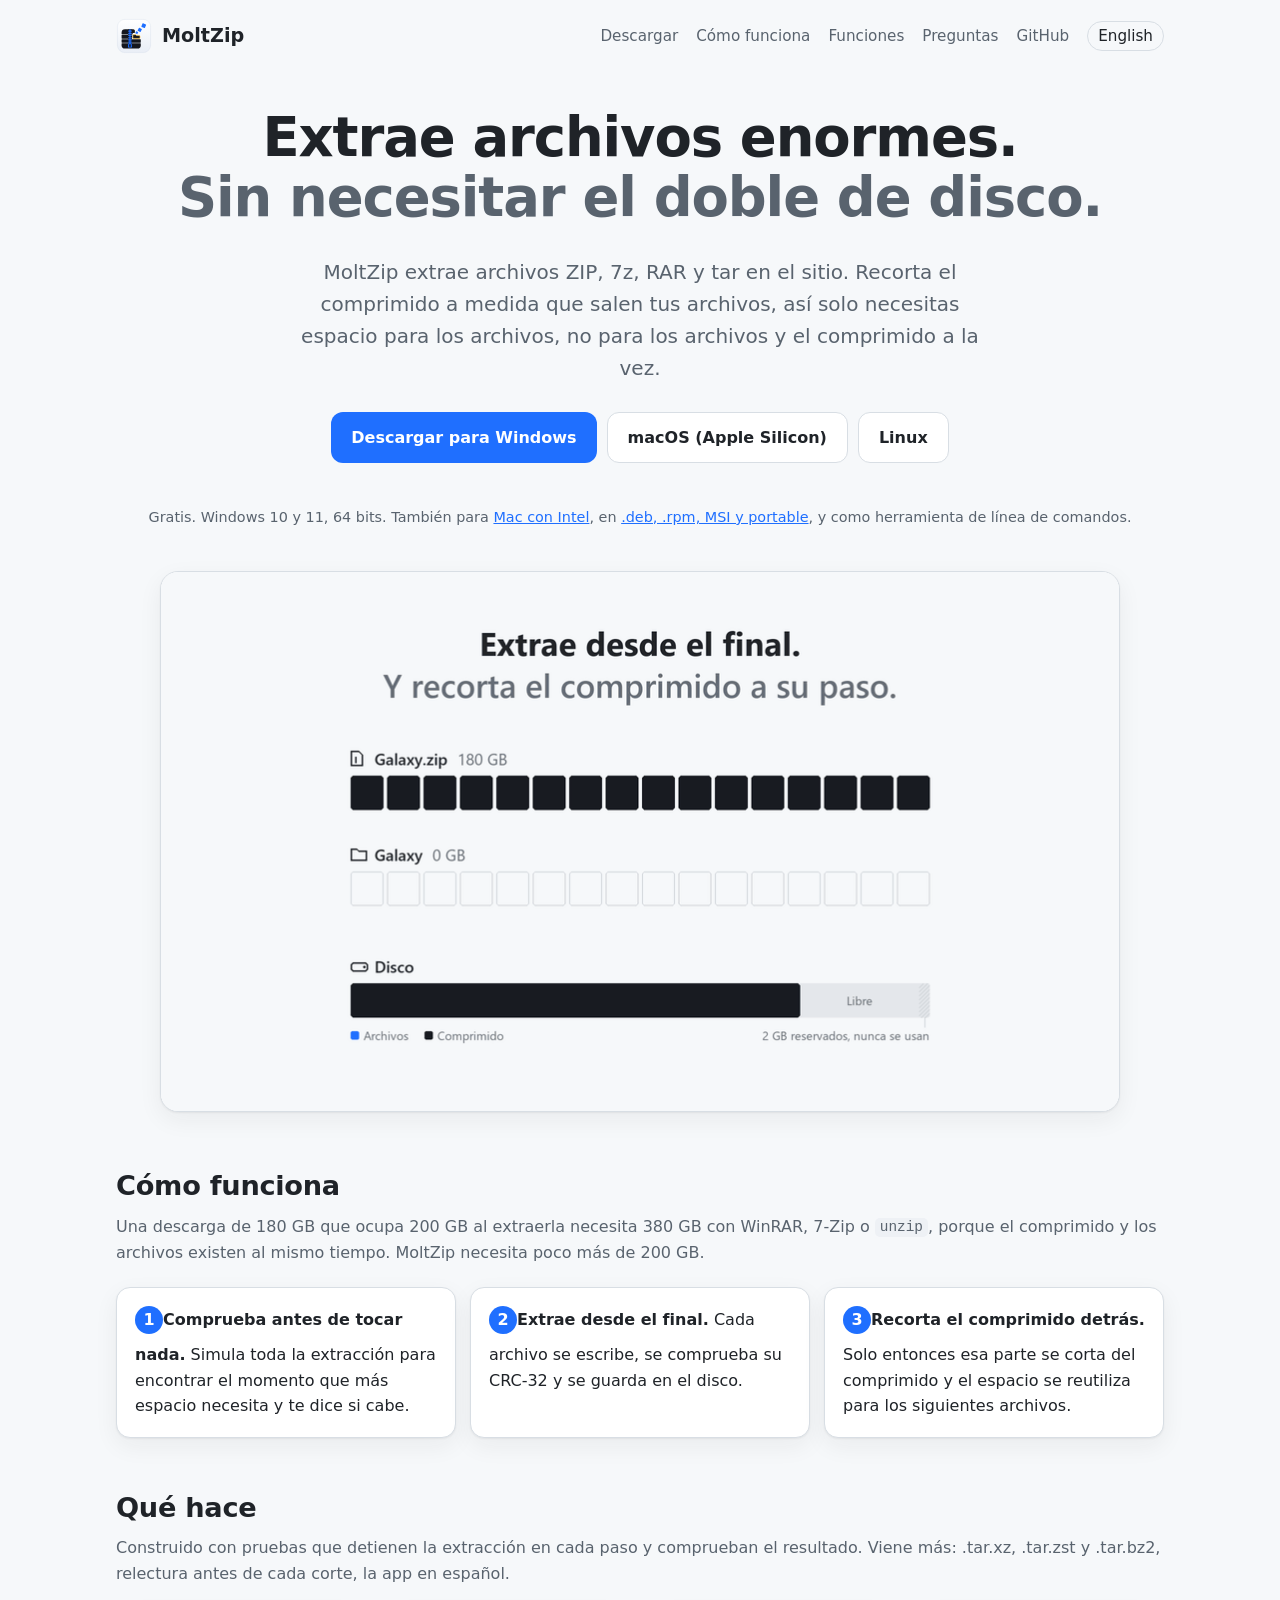
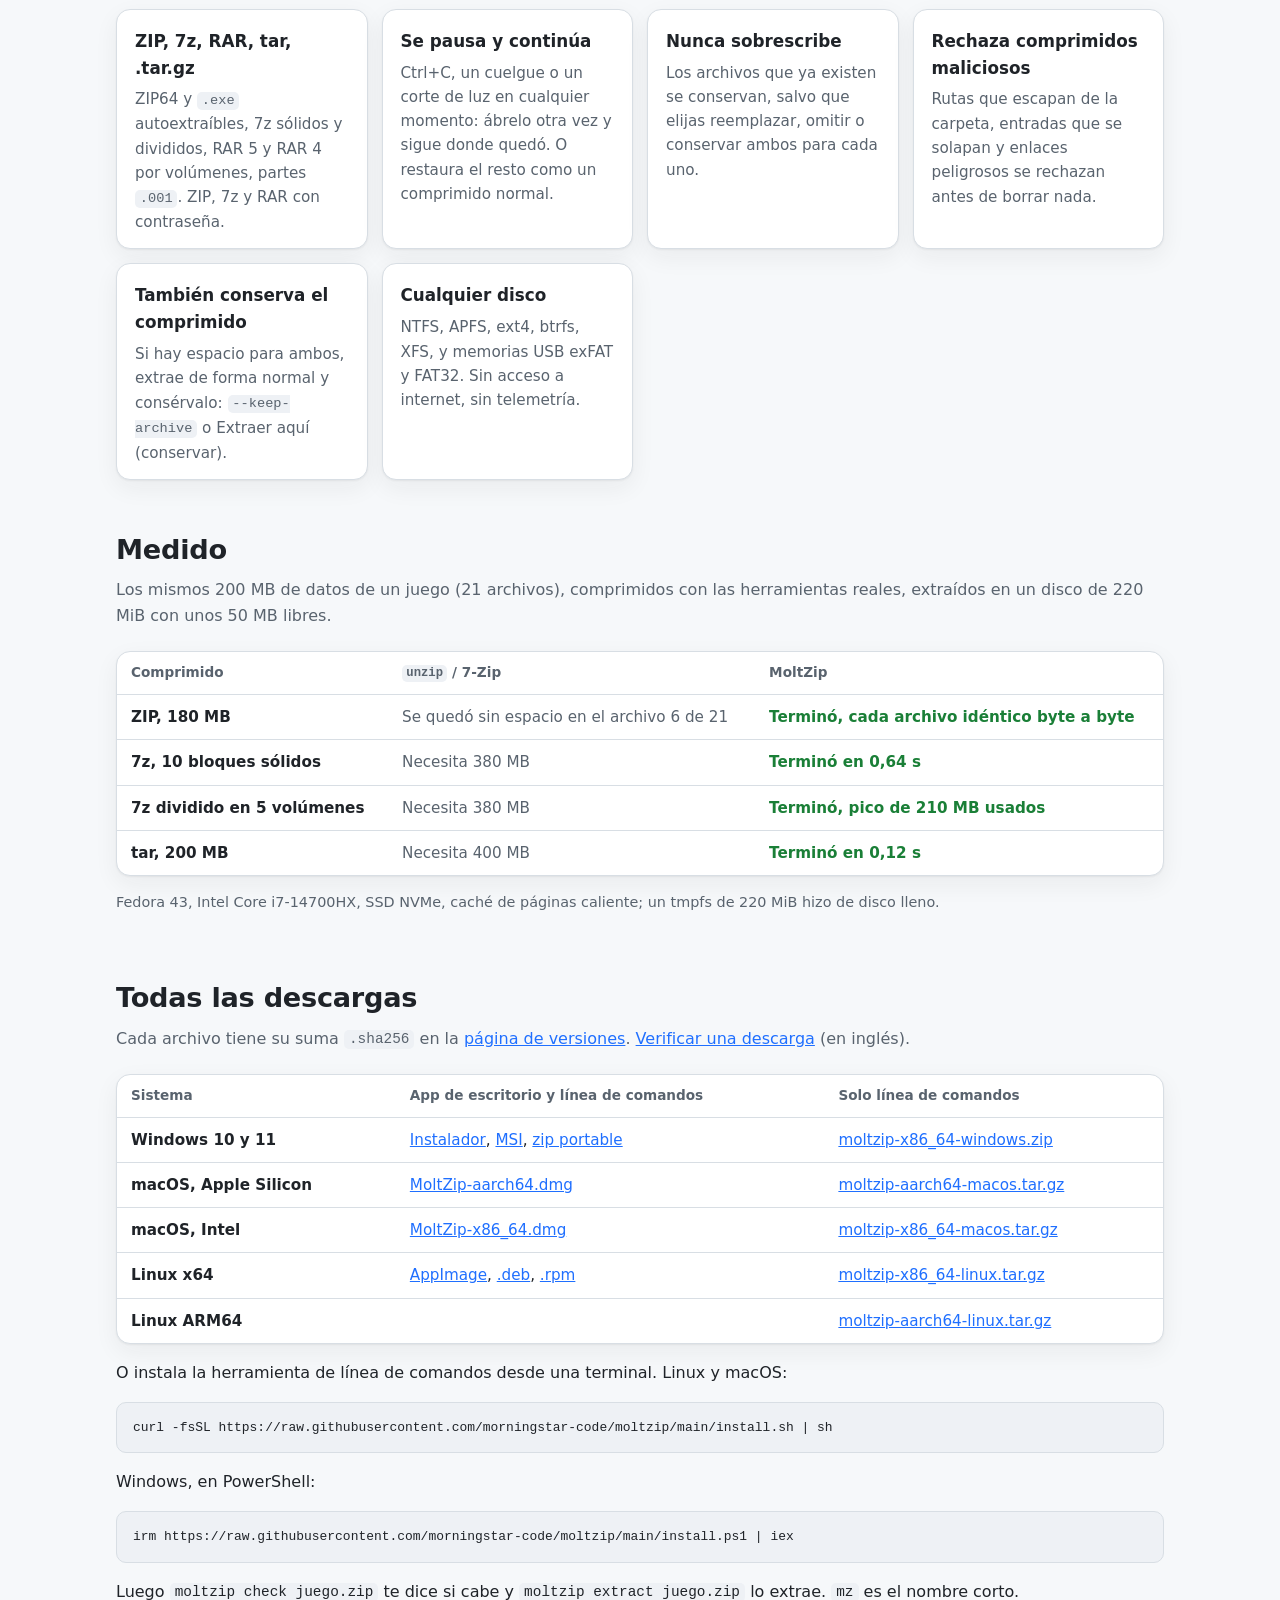
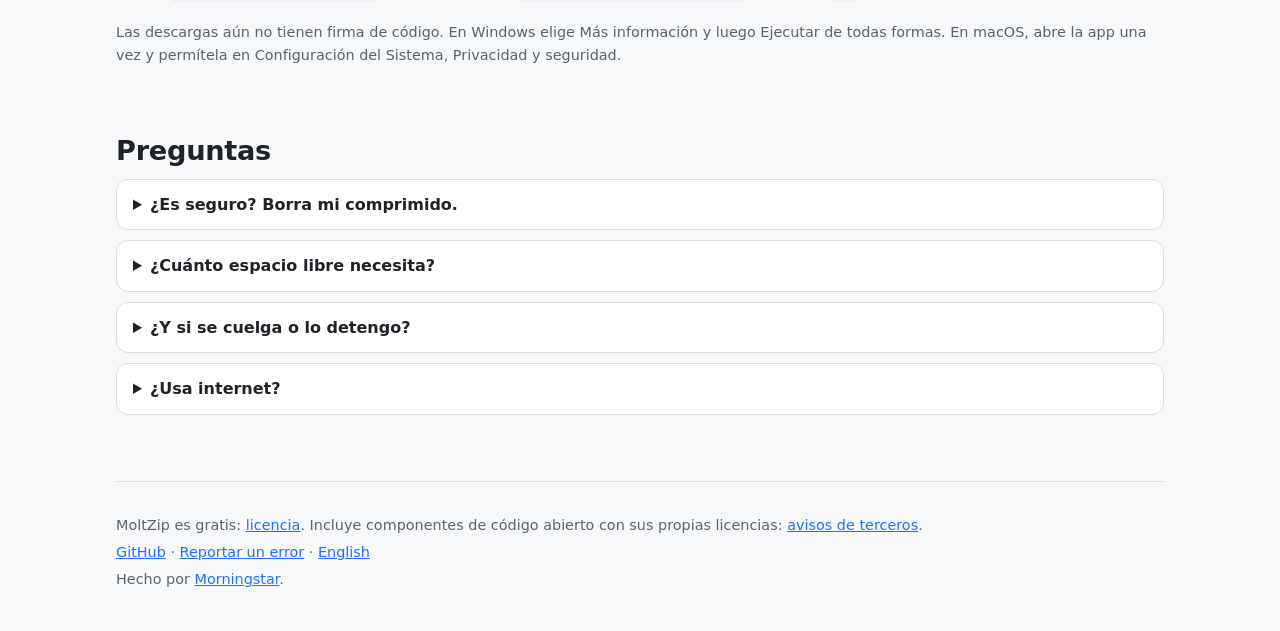
==== site/es/index.html @ ce0313be "MoltZip: website, downloads and license notices" ====
<!doctype html>
<html lang="es">
<head>
<meta charset="utf-8">
<meta name="viewport" content="width=device-width, initial-scale=1">
<meta http-equiv="Content-Security-Policy" content="default-src 'none'; style-src 'self'; img-src 'self'; base-uri 'none'; form-action 'none'">
<meta name="referrer" content="no-referrer">
<meta name="color-scheme" content="light dark">
<title>MoltZip: extrae archivos enormes sin necesitar el doble de espacio</title>
<meta name="description" content="MoltZip es un extractor gratuito para ZIP, 7z, RAR y tar que trabaja en el sitio: recorta el comprimido mientras salen tus archivos, así solo necesitas espacio para los archivos.">
<link rel="canonical" href="https://morningstar-code.github.io/moltzip/es/">
<link rel="alternate" hreflang="en" href="https://morningstar-code.github.io/moltzip/">
<link rel="alternate" hreflang="es" href="https://morningstar-code.github.io/moltzip/es/">
<meta property="og:url" content="https://morningstar-code.github.io/moltzip/es/">
<meta property="og:type" content="website">
<meta property="og:site_name" content="MoltZip">
<meta property="og:title" content="MoltZip: extrae archivos enormes sin necesitar el doble de espacio">
<meta property="og:description" content="Gratis, para Windows, macOS y Linux. El comprimido se recorta mientras salen tus archivos.">
<meta property="og:image" content="https://morningstar-code.github.io/moltzip/img/og.png">
<meta name="twitter:card" content="summary_large_image">
<link rel="icon" href="../favicon.svg" type="image/svg+xml">
<link rel="stylesheet" href="../style.css?v=7">
</head>
<body>
<div class="wrap">
<header class="bar">
<a class="brand" href="./"><img src="../favicon.svg" alt="" width="36" height="36"><span>MoltZip</span></a>
<nav aria-label="Principal">
<a href="#descargar">Descargar</a>
<a href="#como">Cómo funciona</a>
<a href="#funciones">Funciones</a>
<a href="#preguntas">Preguntas</a>
<a href="https://github.com/morningstar-code/moltzip">GitHub</a>
<a class="lang" href="../" hreflang="en" lang="en">English</a>
</nav>
</header>

<main>
<div class="hero">
<h1>Extrae archivos enormes.<br><span>Sin necesitar el doble de disco.</span></h1>
<p class="lead">MoltZip extrae archivos ZIP, 7z, RAR y tar en el sitio. Recorta el comprimido a medida que salen tus archivos, así solo necesitas espacio para los archivos, no para los archivos y el comprimido a la vez.</p>
<div id="descargar" class="gets">
<a class="get" href="https://github.com/morningstar-code/moltzip/releases/latest/download/MoltZip-x64-setup.exe">Descargar para Windows</a>
<a class="get alt" href="https://github.com/morningstar-code/moltzip/releases/latest/download/MoltZip-aarch64.dmg">macOS (Apple Silicon)</a>
<a class="get alt" href="https://github.com/morningstar-code/moltzip/releases/latest/download/MoltZip-x86_64.AppImage">Linux</a>
</div>
<p class="note">Gratis. Windows 10 y 11, 64 bits. También para <a href="https://github.com/morningstar-code/moltzip/releases/latest/download/MoltZip-x86_64.dmg">Mac con Intel</a>, en <a href="#todas">.deb, .rpm, MSI y portable</a>, y como herramienta de línea de comandos.</p>
<div class="demo">
<picture>
<source srcset="../img/moltzip-es-dark.gif" media="(prefers-color-scheme: dark)">
<img src="../img/moltzip-es-light.gif" width="960" height="540" alt="Una animación: MoltZip extrae la última parte del comprimido a la carpeta y luego la recorta del comprimido, así el disco nunca guarda el comprimido y todos los archivos a la vez. Un comprimido de 180 GB que ocupa 200 GB extraído necesita 380 GB con otros extractores y 202 GB con MoltZip.">
</picture>
</div>
</div>

<section id="como" aria-labelledby="como-h">
<h2 id="como-h">Cómo funciona</h2>
<p class="sub">Una descarga de 180 GB que ocupa 200 GB al extraerla necesita 380 GB con WinRAR, 7-Zip o <code>unzip</code>, porque el comprimido y los archivos existen al mismo tiempo. MoltZip necesita poco más de 200 GB.</p>
<ol class="steps">
<li><strong>Comprueba antes de tocar nada.</strong> Simula toda la extracción para encontrar el momento que más espacio necesita y te dice si cabe.</li>
<li><strong>Extrae desde el final.</strong> Cada archivo se escribe, se comprueba su CRC-32 y se guarda en el disco.</li>
<li><strong>Recorta el comprimido detrás.</strong> Solo entonces esa parte se corta del comprimido y el espacio se reutiliza para los siguientes archivos.</li>
</ol>
</section>

<section id="funciones" aria-labelledby="funciones-h">
<h2 id="funciones-h">Qué hace</h2>
<p class="sub">Construido con pruebas que detienen la extracción en cada paso y comprueban el resultado. Viene más: .tar.xz, .tar.zst y .tar.bz2, relectura antes de cada corte, la app en español.</p>
<div class="grid">
<div class="card"><h3>ZIP, 7z, RAR, tar, .tar.gz</h3><p>ZIP64 y <code>.exe</code> autoextraíbles, 7z sólidos y divididos, RAR 5 y RAR 4 por volúmenes, partes <code>.001</code>. ZIP, 7z y RAR con contraseña.</p></div>
<div class="card"><h3>Se pausa y continúa</h3><p>Ctrl+C, un cuelgue o un corte de luz en cualquier momento: ábrelo otra vez y sigue donde quedó. O restaura el resto como un comprimido normal.</p></div>
<div class="card"><h3>Nunca sobrescribe</h3><p>Los archivos que ya existen se conservan, salvo que elijas reemplazar, omitir o conservar ambos para cada uno.</p></div>
<div class="card"><h3>Rechaza comprimidos maliciosos</h3><p>Rutas que escapan de la carpeta, entradas que se solapan y enlaces peligrosos se rechazan antes de borrar nada.</p></div>
<div class="card"><h3>También conserva el comprimido</h3><p>Si hay espacio para ambos, extrae de forma normal y consérvalo: <code>--keep-archive</code> o Extraer aquí (conservar).</p></div>
<div class="card"><h3>Cualquier disco</h3><p>NTFS, APFS, ext4, btrfs, XFS, y memorias USB exFAT y FAT32. Sin acceso a internet, sin telemetría.</p></div>
</div>
</section>

<section aria-labelledby="medidas-h">
<h2 id="medidas-h">Medido</h2>
<p class="sub">Los mismos 200 MB de datos de un juego (21 archivos), comprimidos con las herramientas reales, extraídos en un disco de 220 MiB con unos 50 MB libres.</p>
<div class="table">
<table>
<thead><tr><th scope="col">Comprimido</th><th scope="col"><code>unzip</code> / 7-Zip</th><th scope="col">MoltZip</th></tr></thead>
<tbody>
<tr><th scope="row">ZIP, 180 MB</th><td class="no">Se quedó sin espacio en el archivo 6 de 21</td><td class="yes">Terminó, cada archivo idéntico byte a byte</td></tr>
<tr><th scope="row">7z, 10 bloques sólidos</th><td class="no">Necesita 380 MB</td><td class="yes">Terminó en 0,64 s</td></tr>
<tr><th scope="row">7z dividido en 5 volúmenes</th><td class="no">Necesita 380 MB</td><td class="yes">Terminó, pico de 210 MB usados</td></tr>
<tr><th scope="row">tar, 200 MB</th><td class="no">Necesita 400 MB</td><td class="yes">Terminó en 0,12 s</td></tr>
</tbody>
</table>
</div>
<p class="note">Fedora 43, Intel Core i7-14700HX, SSD NVMe, caché de páginas caliente; un tmpfs de 220 MiB hizo de disco lleno.</p>
</section>

<section aria-labelledby="todas">
<h2 id="todas">Todas las descargas</h2>
<p class="sub">Cada archivo tiene su suma <code>.sha256</code> en la <a href="https://github.com/morningstar-code/moltzip/releases/latest">página de versiones</a>. <a href="../verify.html">Verificar una descarga</a> (en inglés).</p>
<div class="table">
<table>
<thead><tr><th scope="col">Sistema</th><th scope="col">App de escritorio y línea de comandos</th><th scope="col">Solo línea de comandos</th></tr></thead>
<tbody>
<tr><th scope="row">Windows 10 y 11</th><td><a href="https://github.com/morningstar-code/moltzip/releases/latest/download/MoltZip-x64-setup.exe">Instalador</a>, <a href="https://github.com/morningstar-code/moltzip/releases/latest/download/MoltZip-x64.msi">MSI</a>, <a href="https://github.com/morningstar-code/moltzip/releases/latest/download/MoltZip-x64-portable.zip">zip portable</a></td><td><a href="https://github.com/morningstar-code/moltzip/releases/latest/download/moltzip-x86_64-windows.zip">moltzip-x86_64-windows.zip</a></td></tr>
<tr><th scope="row">macOS, Apple Silicon</th><td><a href="https://github.com/morningstar-code/moltzip/releases/latest/download/MoltZip-aarch64.dmg">MoltZip-aarch64.dmg</a></td><td><a href="https://github.com/morningstar-code/moltzip/releases/latest/download/moltzip-aarch64-macos.tar.gz">moltzip-aarch64-macos.tar.gz</a></td></tr>
<tr><th scope="row">macOS, Intel</th><td><a href="https://github.com/morningstar-code/moltzip/releases/latest/download/MoltZip-x86_64.dmg">MoltZip-x86_64.dmg</a></td><td><a href="https://github.com/morningstar-code/moltzip/releases/latest/download/moltzip-x86_64-macos.tar.gz">moltzip-x86_64-macos.tar.gz</a></td></tr>
<tr><th scope="row">Linux x64</th><td><a href="https://github.com/morningstar-code/moltzip/releases/latest/download/MoltZip-x86_64.AppImage">AppImage</a>, <a href="https://github.com/morningstar-code/moltzip/releases/latest/download/moltzip_amd64.deb">.deb</a>, <a href="https://github.com/morningstar-code/moltzip/releases/latest/download/moltzip-x86_64.rpm">.rpm</a></td><td><a href="https://github.com/morningstar-code/moltzip/releases/latest/download/moltzip-x86_64-linux.tar.gz">moltzip-x86_64-linux.tar.gz</a></td></tr>
<tr><th scope="row">Linux ARM64</th><td></td><td><a href="https://github.com/morningstar-code/moltzip/releases/latest/download/moltzip-aarch64-linux.tar.gz">moltzip-aarch64-linux.tar.gz</a></td></tr>
</tbody>
</table>
</div>
<p>O instala la herramienta de línea de comandos desde una terminal. Linux y macOS:</p>
<pre><code>curl -fsSL https://raw.githubusercontent.com/morningstar-code/moltzip/main/install.sh | sh</code></pre>
<p>Windows, en PowerShell:</p>
<pre><code>irm https://raw.githubusercontent.com/morningstar-code/moltzip/main/install.ps1 | iex</code></pre>
<p>Luego <code>moltzip check juego.zip</code> te dice si cabe y <code>moltzip extract juego.zip</code> lo extrae. <code>mz</code> es el nombre corto.</p>
<p class="note">Las descargas aún no tienen firma de código. En Windows elige Más información y luego Ejecutar de todas formas. En macOS, abre la app una vez y permítela en Configuración del Sistema, Privacidad y seguridad.</p>
</section>

<section id="preguntas" aria-labelledby="preguntas-h">
<h2 id="preguntas-h">Preguntas</h2>
<details><summary>¿Es seguro? Borra mi comprimido.</summary><p>Nada cambia hasta que el plan cabe. Cada archivo se escribe y se guarda en el disco antes de cortar la parte del comprimido que lo contiene, así que un cuelgue deja cada archivo extraído o todavía dentro del comprimido. Se verifica la suma de cada archivo y uno dañado detiene el proceso. Si no puedes volver a descargar el comprimido, usa <code>--verify-first</code>, o consérvalo con <code>--keep-archive</code>.</p></details>
<details><summary>¿Cuánto espacio libre necesita?</summary><p>Más o menos el tamaño de los archivos extraídos, más la pieza más grande que puede liberar de una vez: un archivo en ZIP, tar y RAR, un bloque sólido en 7z. Además reserva 2 GB libres. <code>moltzip check</code> muestra la cifra exacta sin cambiar nada.</p></details>
<details><summary>¿Y si se cuelga o lo detengo?</summary><p>Ejecuta el mismo comando o abre el mismo comprimido otra vez y continúa. Para abandonar, <code>moltzip restore</code> convierte lo que queda en un comprimido normal que cualquier programa abre.</p></details>
<details><summary>¿Usa internet?</summary><p>No. No tiene código ni bibliotecas de red, ni telemetría, ni cuentas. Su CI falla si alguna vez entra una en las dependencias.</p></details>
</section>
</main>

<footer>
<p>MoltZip es gratis: <a href="https://github.com/morningstar-code/moltzip/blob/main/LICENSE.md">licencia</a>. Incluye componentes de código abierto con sus propias licencias: <a href="https://github.com/morningstar-code/moltzip/blob/main/THIRD-PARTY-NOTICES.md">avisos de terceros</a>.</p>
<p><a href="https://github.com/morningstar-code/moltzip">GitHub</a> · <a href="https://github.com/morningstar-code/moltzip/issues">Reportar un error</a> · <a href="../" hreflang="en">English</a></p>
<p>Hecho por <a href="https://github.com/morningstar-code">Morningstar</a>.</p>
</footer>
</div>
</body>
</html>
---- site/style.css ----
:root {
  color-scheme: light dark;
  --bg: #f6f8fa;
  --card: #ffffff;
  --fg: #1f2328;
  --muted: #59636e;
  --line: #d8dee4;
  --blue: #1f6fff;
  --blue-ink: #ffffff;
  --amber: #f5b400;
  --code: #eef1f5;
  --good: #1a7f37;
  --shadow: 0 1px 2px rgba(31, 35, 40, 0.06), 0 8px 24px rgba(31, 35, 40, 0.06);
}

@media (prefers-color-scheme: dark) {
  :root {
    --bg: #0d1117;
    --card: #151b23;
    --fg: #e6edf3;
    --muted: #9198a1;
    --line: #2a313c;
    --blue: #3b82ff;
    --amber: #ffc233;
    --code: #1c232d;
    --good: #3fb950;
    --shadow: none;
  }
}

* { box-sizing: border-box; }

html {
  -webkit-text-size-adjust: 100%;
  text-size-adjust: 100%;
  scroll-padding-top: 16px;
}

body {
  margin: 0;
  background: var(--bg);
  color: var(--fg);
  font-family: system-ui, -apple-system, "Segoe UI", Roboto, "Helvetica Neue", Arial, sans-serif;
  font-size: 1rem;
  line-height: 1.6;
}

a { color: var(--blue); }
a:hover { text-decoration-thickness: 2px; }

code, pre {
  font-family: ui-monospace, "Cascadia Code", "SF Mono", Menlo, Consolas, monospace;
  font-size: 0.9em;
}

code { background: var(--code); padding: 0.1em 0.35em; border-radius: 5px; }

pre {
  background: var(--code);
  border: 1px solid var(--line);
  border-radius: 10px;
  padding: 14px 16px;
  overflow-x: auto;
  line-height: 1.5;
}

pre code { background: none; padding: 0; }

.wrap {
  max-width: 1080px;
  margin: 0 auto;
  padding: 0 16px;
}

/* Top bar */
.bar {
  display: flex;
  align-items: center;
  justify-content: space-between;
  gap: 16px;
  padding: 18px 0;
}

.brand {
  display: flex;
  align-items: center;
  gap: 10px;
  color: var(--fg);
  text-decoration: none;
  font-weight: 700;
  font-size: 1.2rem;
}

.bar nav { display: flex; flex-wrap: wrap; gap: 6px 18px; align-items: center; }
.bar nav a { color: var(--muted); text-decoration: none; font-size: 0.95rem; }
.bar nav a:hover { color: var(--fg); }
.bar nav .lang {
  border: 1px solid var(--line);
  border-radius: 999px;
  padding: 2px 10px;
  color: var(--fg);
}

/* Hero */
.hero {
  display: grid;
  grid-template-columns: minmax(0, 1fr);
  gap: 28px;
  padding: 36px 0 12px;
  text-align: center;
}

.hero h1 {
  font-size: clamp(2.1rem, 5vw, 3.4rem);
  line-height: 1.1;
  letter-spacing: -0.02em;
  margin: 0;
}

.hero h1 span { color: var(--muted); }

.hero .lead {
  font-size: clamp(1.05rem, 2vw, 1.25rem);
  color: var(--muted);
  max-width: 720px;
  margin: 0 auto;
}

.gets {
  display: flex;
  flex-wrap: wrap;
  justify-content: center;
  gap: 10px;
}

.get {
  display: inline-flex;
  align-items: center;
  gap: 8px;
  padding: 12px 20px;
  border-radius: 12px;
  background: var(--blue);
  color: var(--blue-ink);
  font-weight: 600;
  text-decoration: none;
}

.get.alt {
  background: var(--card);
  color: var(--fg);
  border: 1px solid var(--line);
}

.get:hover { filter: brightness(1.08); }

.note { color: var(--muted); font-size: 0.9rem; }

.demo {
  background: var(--card);
  border: 1px solid var(--line);
  border-radius: 18px;
  box-shadow: var(--shadow);
  overflow: hidden;
  max-width: 960px;
  margin: 0 auto;
}

.demo img { display: block; width: 100%; height: auto; }

/* Sections */
section { padding: 40px 0 8px; }

section > h2 {
  font-size: 1.7rem;
  letter-spacing: -0.01em;
  margin: 0 0 6px;
}

section > .sub { color: var(--muted); margin: 0 0 22px; }

.grid {
  display: grid;
  grid-template-columns: repeat(auto-fill, minmax(250px, 1fr));
  gap: 14px;
}

.card {
  background: var(--card);
  border: 1px solid var(--line);
  border-radius: 14px;
  padding: 18px 18px 14px;
  box-shadow: var(--shadow);
}

.card h3 { margin: 0 0 6px; font-size: 1.05rem; }
.card p { margin: 0; color: var(--muted); font-size: 0.95rem; }

.card .tag {
  display: inline-block;
  font-size: 0.75rem;
  font-weight: 700;
  letter-spacing: 0.04em;
  text-transform: uppercase;
  color: var(--blue);
  margin-bottom: 6px;
}

.card.new { border-color: var(--blue); }

.steps {
  counter-reset: step;
  list-style: none;
  padding: 0;
  margin: 0;
  display: grid;
  grid-template-columns: repeat(auto-fit, minmax(240px, 1fr));
  gap: 14px;
}

.steps li {
  counter-increment: step;
  background: var(--card);
  border: 1px solid var(--line);
  border-radius: 14px;
  padding: 18px;
  box-shadow: var(--shadow);
}

.steps li::before {
  content: counter(step);
  display: inline-grid;
  place-items: center;
  width: 28px;
  height: 28px;
  border-radius: 50%;
  background: var(--blue);
  color: var(--blue-ink);
  font-weight: 700;
  margin-bottom: 8px;
}

/* Tables */
.table {
  overflow-x: auto;
  border: 1px solid var(--line);
  border-radius: 14px;
  background: var(--card);
  box-shadow: var(--shadow);
}

table { border-collapse: collapse; width: 100%; font-size: 0.95rem; }
th, td { text-align: left; padding: 10px 14px; border-top: 1px solid var(--line); vertical-align: top; }
thead th { border-top: 0; color: var(--muted); font-weight: 600; font-size: 0.85rem; }
td.yes { color: var(--good); font-weight: 600; }
td.no { color: var(--muted); }

details {
  background: var(--card);
  border: 1px solid var(--line);
  border-radius: 12px;
  padding: 12px 16px;
  margin-bottom: 10px;
}

details summary { cursor: pointer; font-weight: 600; }
details p { color: var(--muted); margin: 8px 0 0; }

footer {
  margin-top: 48px;
  padding: 28px 0 40px;
  border-top: 1px solid var(--line);
  color: var(--muted);
  font-size: 0.9rem;
}

footer p { margin: 4px 0; }

.prose { max-width: 780px; }
.prose h1 { font-size: 2rem; margin: 24px 0 8px; }
.prose h2 { margin-top: 32px; }

@media (max-width: 640px) {
  .bar { flex-direction: column; align-items: flex-start; }
  .hero { text-align: left; }
  .gets { justify-content: flex-start; }
  th, td { padding: 8px 10px; }
}

.hashes code { word-break: break-all; font-size: 0.8em; }
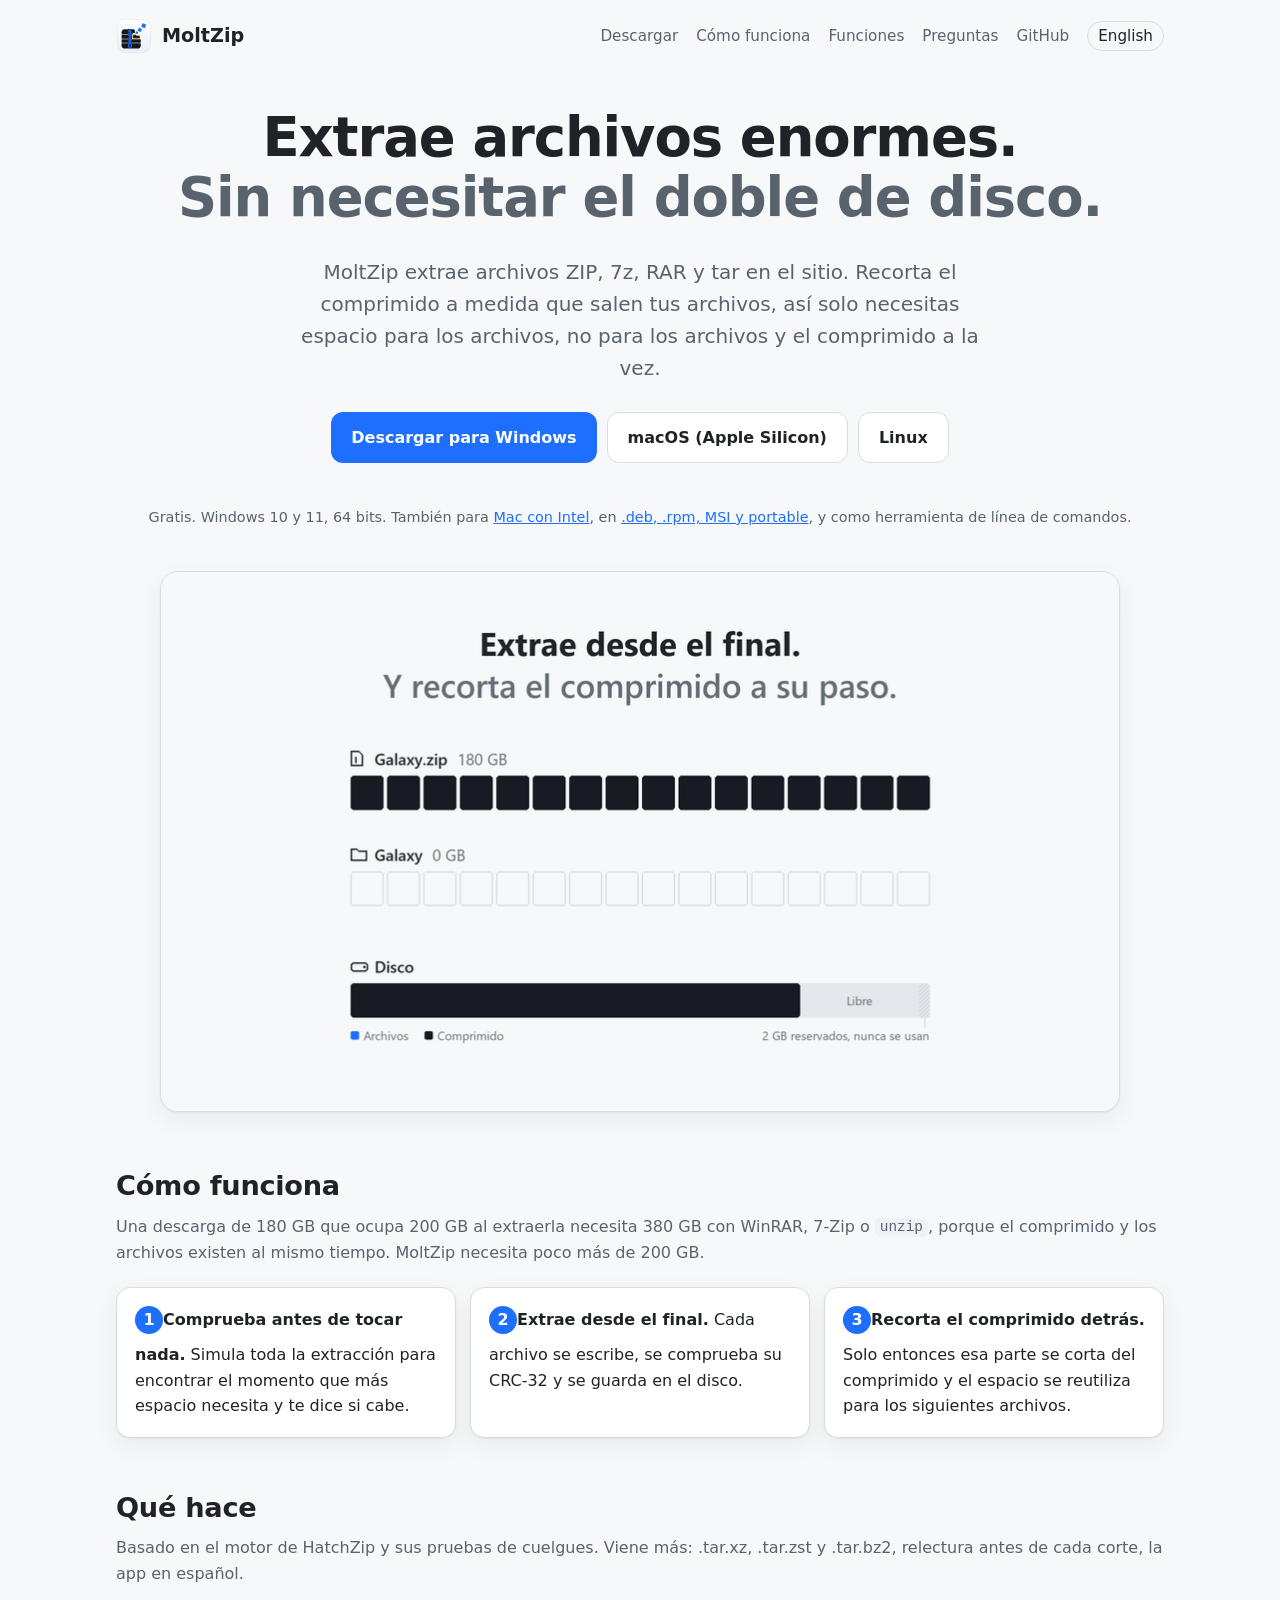
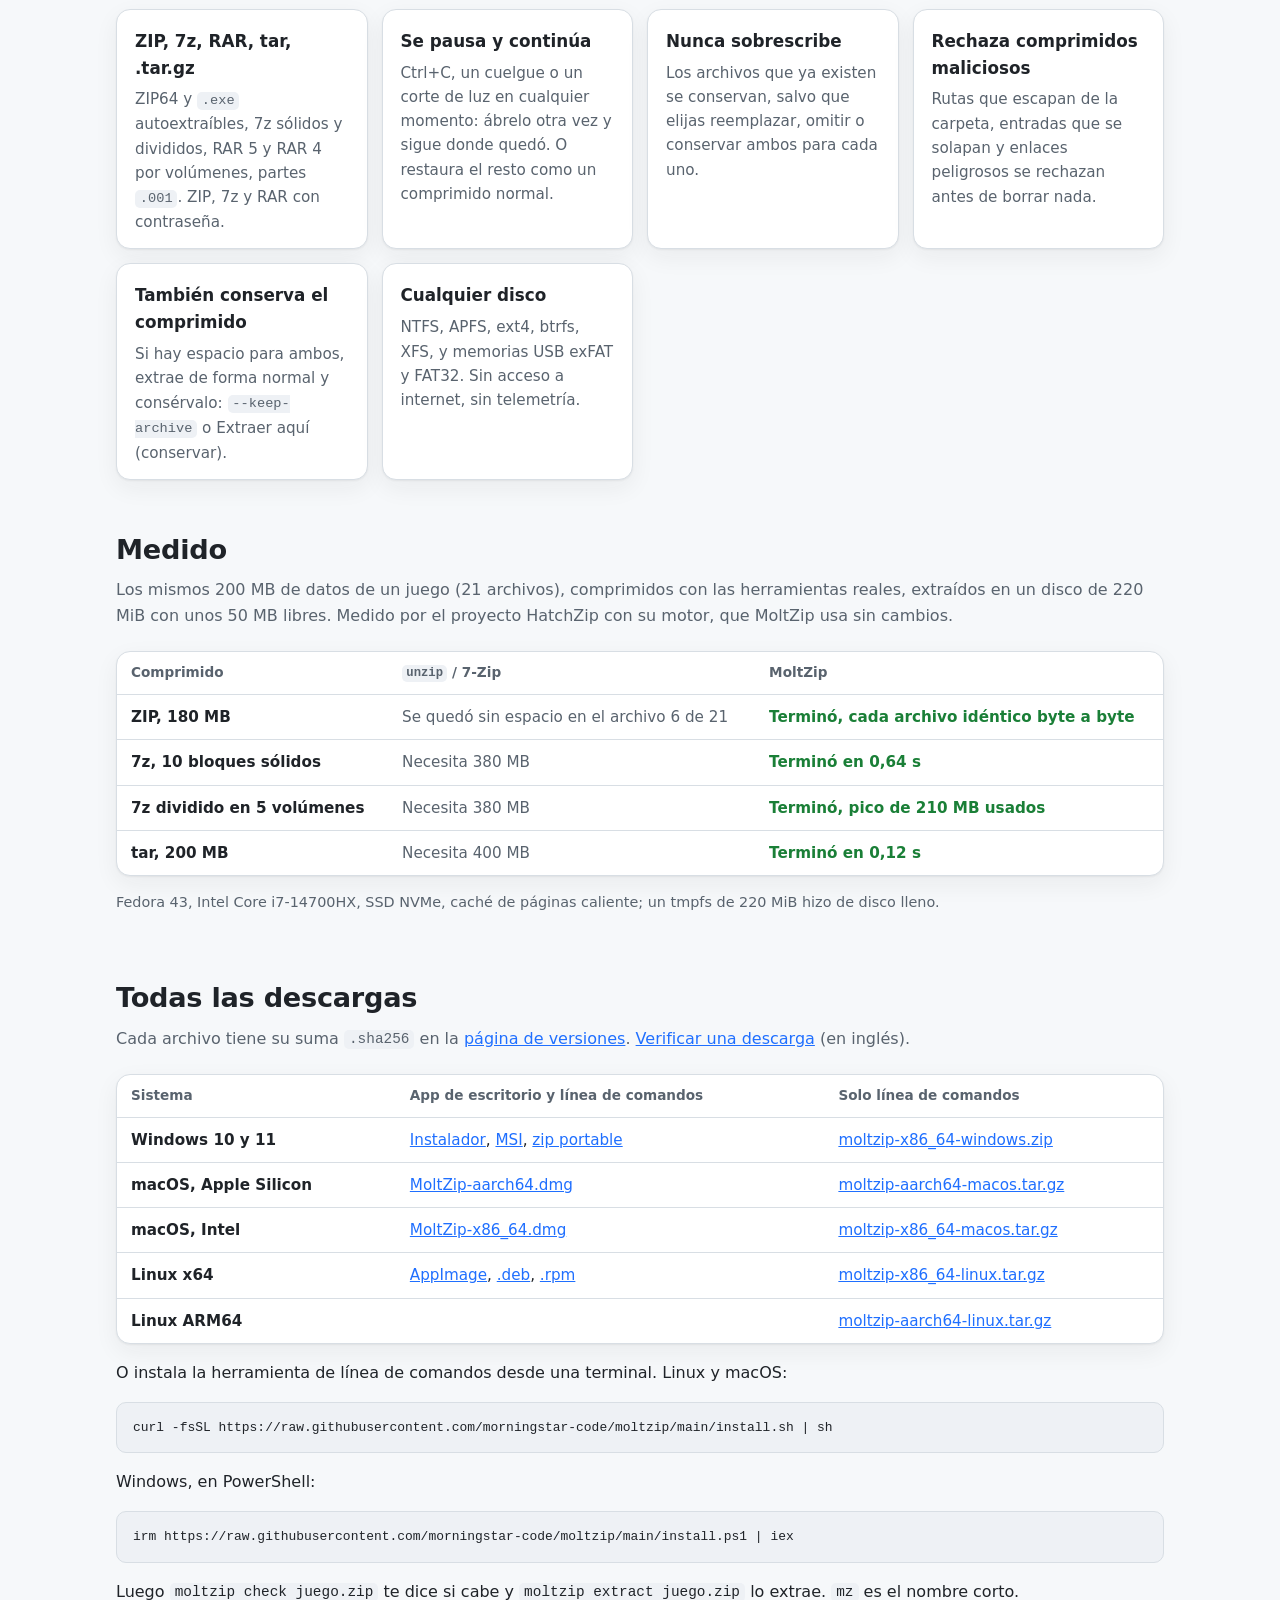
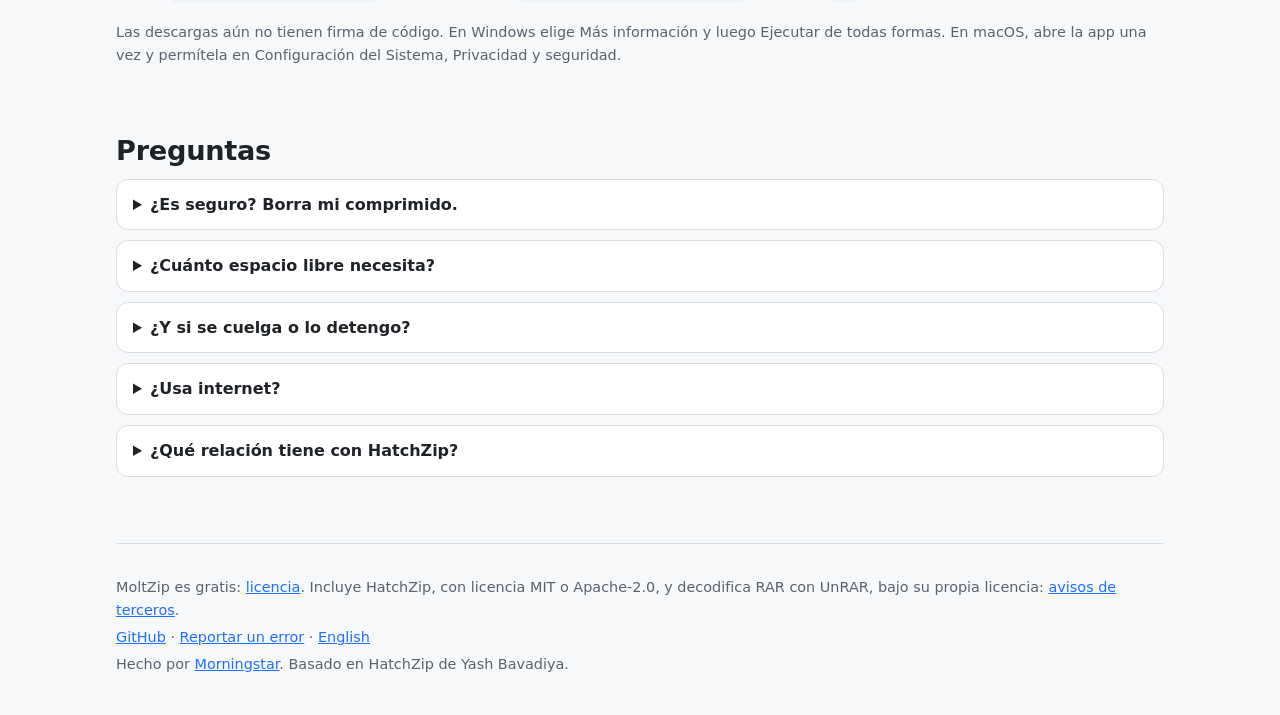
==== commit 4c087b98: "MoltZip: website, downloads and license notices Co-Authored-By: Claude Opus 5.5 <noreply@anthropic.c" ====
--- a/site/es/index.html
+++ b/site/es/index.html
@@ -65,7 +65,7 @@
 
 <section id="funciones" aria-labelledby="funciones-h">
 <h2 id="funciones-h">Qué hace</h2>
-<p class="sub">Construido con pruebas que detienen la extracción en cada paso y comprueban el resultado. Viene más: .tar.xz, .tar.zst y .tar.bz2, relectura antes de cada corte, la app en español.</p>
+<p class="sub">Basado en el motor de HatchZip y sus pruebas de cuelgues. Viene más: .tar.xz, .tar.zst y .tar.bz2, relectura antes de cada corte, la app en español.</p>
 <div class="grid">
 <div class="card"><h3>ZIP, 7z, RAR, tar, .tar.gz</h3><p>ZIP64 y <code>.exe</code> autoextraíbles, 7z sólidos y divididos, RAR 5 y RAR 4 por volúmenes, partes <code>.001</code>. ZIP, 7z y RAR con contraseña.</p></div>
 <div class="card"><h3>Se pausa y continúa</h3><p>Ctrl+C, un cuelgue o un corte de luz en cualquier momento: ábrelo otra vez y sigue donde quedó. O restaura el resto como un comprimido normal.</p></div>
@@ -78,7 +78,7 @@
 
 <section aria-labelledby="medidas-h">
 <h2 id="medidas-h">Medido</h2>
-<p class="sub">Los mismos 200 MB de datos de un juego (21 archivos), comprimidos con las herramientas reales, extraídos en un disco de 220 MiB con unos 50 MB libres.</p>
+<p class="sub">Los mismos 200 MB de datos de un juego (21 archivos), comprimidos con las herramientas reales, extraídos en un disco de 220 MiB con unos 50 MB libres. Medido por el proyecto HatchZip con su motor, que MoltZip usa sin cambios.</p>
 <div class="table">
 <table>
 <thead><tr><th scope="col">Comprimido</th><th scope="col"><code>unzip</code> / 7-Zip</th><th scope="col">MoltZip</th></tr></thead>
@@ -122,13 +122,14 @@
 <details><summary>¿Cuánto espacio libre necesita?</summary><p>Más o menos el tamaño de los archivos extraídos, más la pieza más grande que puede liberar de una vez: un archivo en ZIP, tar y RAR, un bloque sólido en 7z. Además reserva 2 GB libres. <code>moltzip check</code> muestra la cifra exacta sin cambiar nada.</p></details>
 <details><summary>¿Y si se cuelga o lo detengo?</summary><p>Ejecuta el mismo comando o abre el mismo comprimido otra vez y continúa. Para abandonar, <code>moltzip restore</code> convierte lo que queda en un comprimido normal que cualquier programa abre.</p></details>
 <details><summary>¿Usa internet?</summary><p>No. No tiene código ni bibliotecas de red, ni telemetría, ni cuentas. Su CI falla si alguna vez entra una en las dependencias.</p></details>
+<details><summary>¿Qué relación tiene con HatchZip?</summary><p>MoltZip está construido sobre <a href="https://github.com/xevrion/hatchzip">HatchZip</a> de Yash Bavadiya, un extractor de código abierto con licencia MIT o Apache-2.0, y le añade sus propias mejoras. MoltZip es gratis, pero su código fuente no es público; la licencia de HatchZip y los demás avisos de terceros vienen incluidos (<a href="https://github.com/morningstar-code/moltzip/blob/main/THIRD-PARTY-NOTICES.md">avisos de terceros</a>). Gracias al autor de HatchZip por un motor tan cuidadoso.</p></details>
 </section>
 </main>
 
 <footer>
-<p>MoltZip es gratis: <a href="https://github.com/morningstar-code/moltzip/blob/main/LICENSE.md">licencia</a>. Incluye componentes de código abierto con sus propias licencias: <a href="https://github.com/morningstar-code/moltzip/blob/main/THIRD-PARTY-NOTICES.md">avisos de terceros</a>.</p>
+<p>MoltZip es gratis: <a href="https://github.com/morningstar-code/moltzip/blob/main/LICENSE.md">licencia</a>. Incluye HatchZip, con licencia MIT o Apache-2.0, y decodifica RAR con UnRAR, bajo su propia licencia: <a href="https://github.com/morningstar-code/moltzip/blob/main/THIRD-PARTY-NOTICES.md">avisos de terceros</a>.</p>
 <p><a href="https://github.com/morningstar-code/moltzip">GitHub</a> · <a href="https://github.com/morningstar-code/moltzip/issues">Reportar un error</a> · <a href="../" hreflang="en">English</a></p>
-<p>Hecho por <a href="https://github.com/morningstar-code">Morningstar</a>.</p>
+<p>Hecho por <a href="https://github.com/morningstar-code">Morningstar</a>. Basado en HatchZip de Yash Bavadiya.</p>
 </footer>
 </div>
 </body>
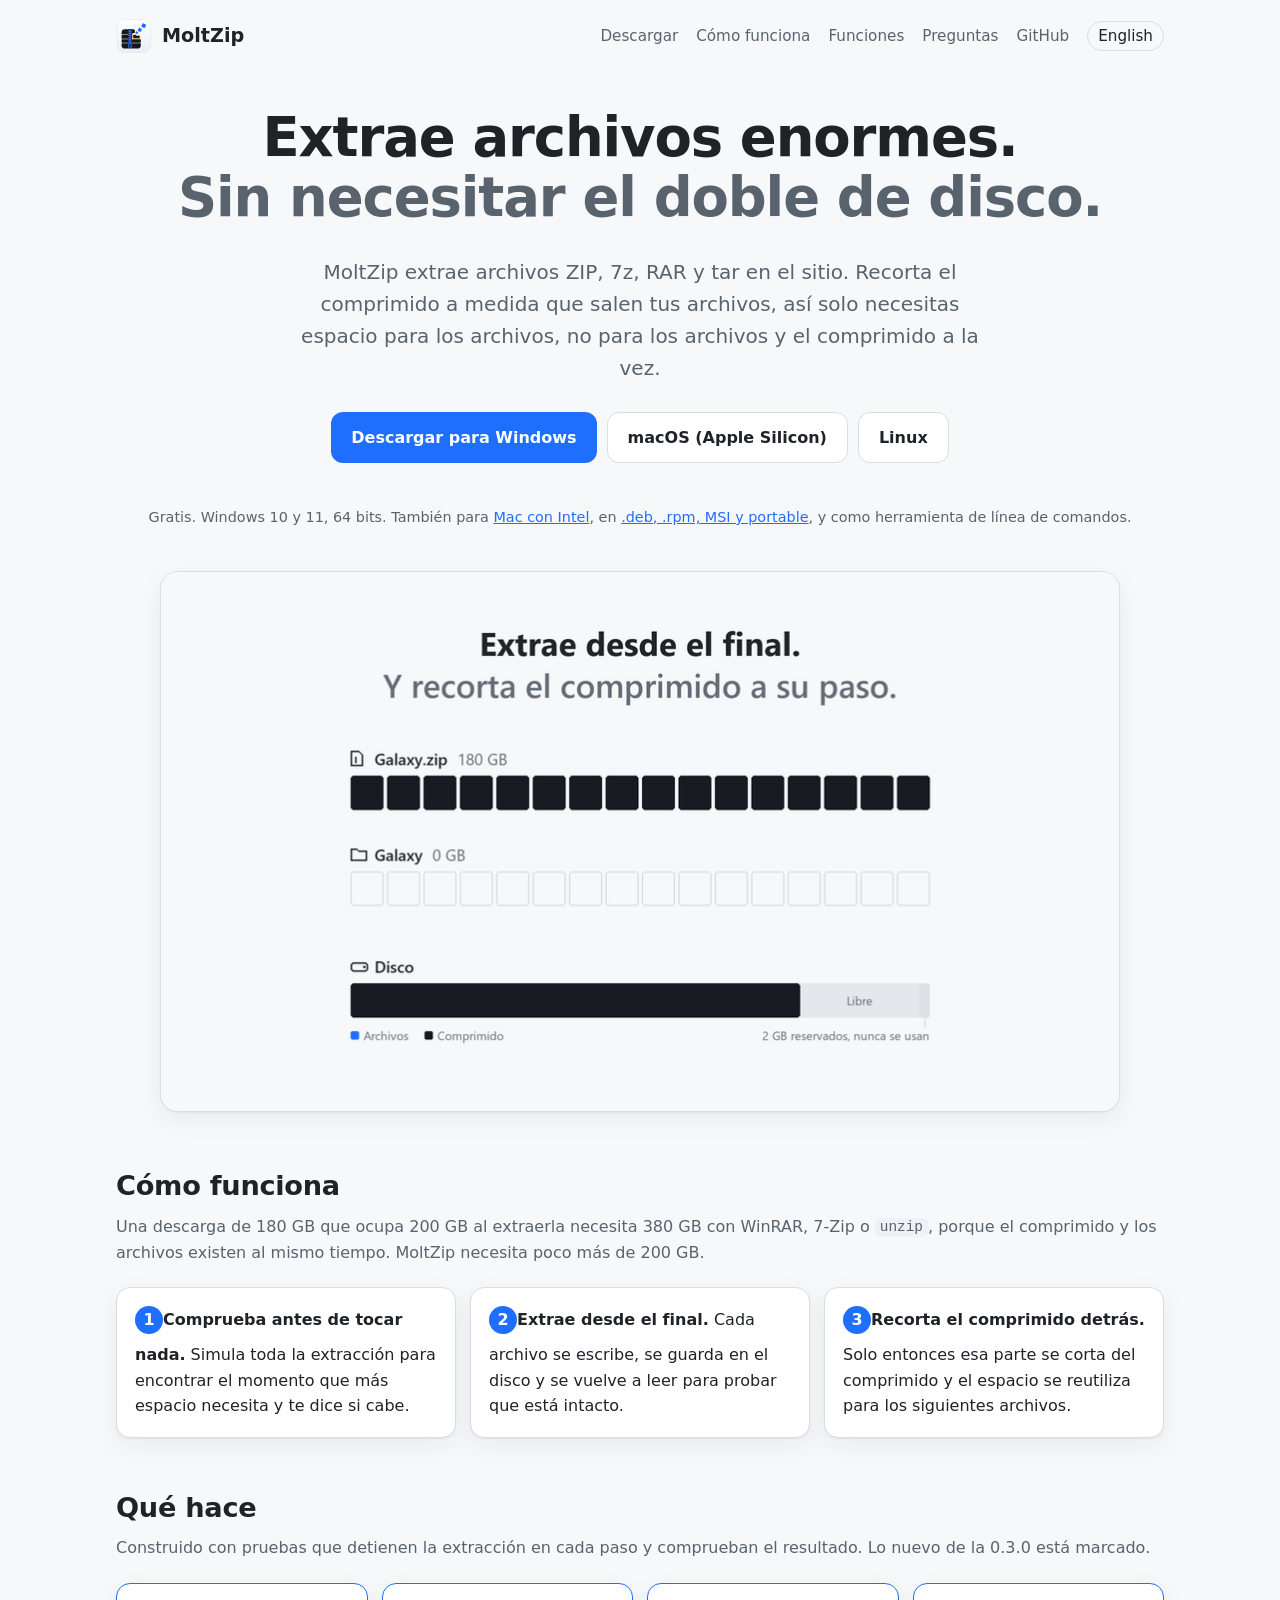
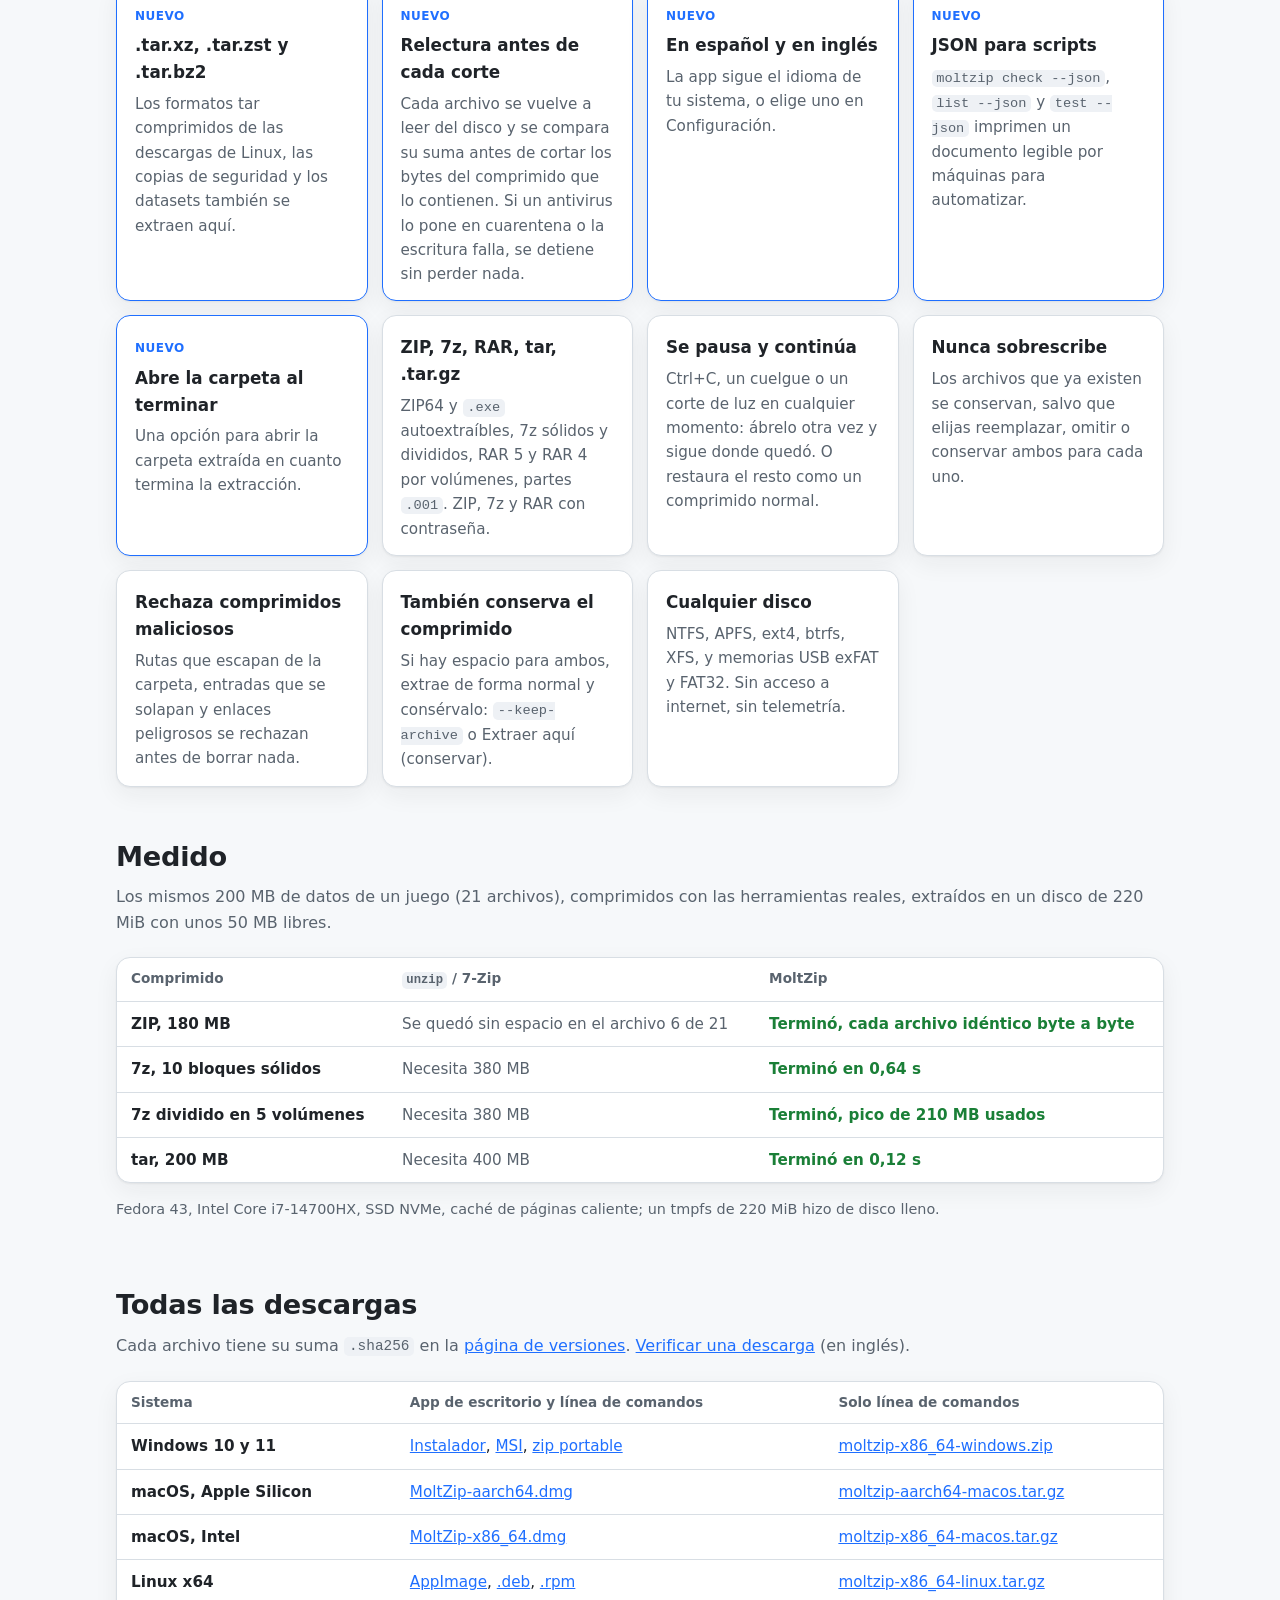
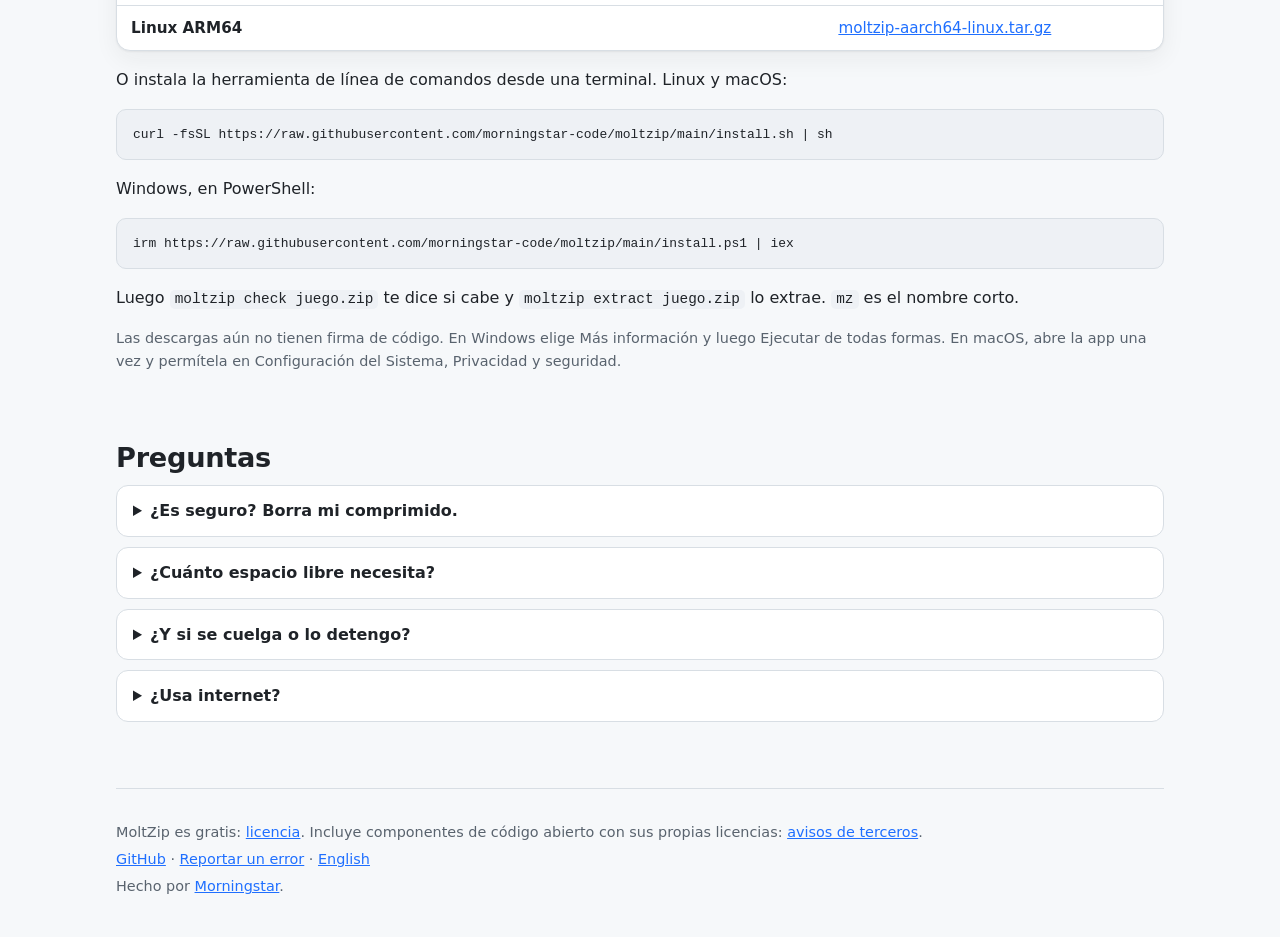
==== commit 0a3fa16b: "Website and README for MoltZip 0.3.0" ====
--- a/site/es/index.html
+++ b/site/es/index.html
@@ -58,15 +58,20 @@
 <p class="sub">Una descarga de 180 GB que ocupa 200 GB al extraerla necesita 380 GB con WinRAR, 7-Zip o <code>unzip</code>, porque el comprimido y los archivos existen al mismo tiempo. MoltZip necesita poco más de 200 GB.</p>
 <ol class="steps">
 <li><strong>Comprueba antes de tocar nada.</strong> Simula toda la extracción para encontrar el momento que más espacio necesita y te dice si cabe.</li>
-<li><strong>Extrae desde el final.</strong> Cada archivo se escribe, se comprueba su CRC-32 y se guarda en el disco.</li>
+<li><strong>Extrae desde el final.</strong> Cada archivo se escribe, se guarda en el disco y se vuelve a leer para probar que está intacto.</li>
 <li><strong>Recorta el comprimido detrás.</strong> Solo entonces esa parte se corta del comprimido y el espacio se reutiliza para los siguientes archivos.</li>
 </ol>
 </section>
 
 <section id="funciones" aria-labelledby="funciones-h">
 <h2 id="funciones-h">Qué hace</h2>
-<p class="sub">Basado en el motor de HatchZip y sus pruebas de cuelgues. Viene más: .tar.xz, .tar.zst y .tar.bz2, relectura antes de cada corte, la app en español.</p>
+<p class="sub">Construido con pruebas que detienen la extracción en cada paso y comprueban el resultado. Lo nuevo de la 0.3.0 está marcado.</p>
 <div class="grid">
+<div class="card new"><span class="tag">Nuevo</span><h3>.tar.xz, .tar.zst y .tar.bz2</h3><p>Los formatos tar comprimidos de las descargas de Linux, las copias de seguridad y los datasets también se extraen aquí.</p></div>
+<div class="card new"><span class="tag">Nuevo</span><h3>Relectura antes de cada corte</h3><p>Cada archivo se vuelve a leer del disco y se compara su suma antes de cortar los bytes del comprimido que lo contienen. Si un antivirus lo pone en cuarentena o la escritura falla, se detiene sin perder nada.</p></div>
+<div class="card new"><span class="tag">Nuevo</span><h3>En español y en inglés</h3><p>La app sigue el idioma de tu sistema, o elige uno en Configuración.</p></div>
+<div class="card new"><span class="tag">Nuevo</span><h3>JSON para scripts</h3><p><code>moltzip check --json</code>, <code>list --json</code> y <code>test --json</code> imprimen un documento legible por máquinas para automatizar.</p></div>
+<div class="card new"><span class="tag">Nuevo</span><h3>Abre la carpeta al terminar</h3><p>Una opción para abrir la carpeta extraída en cuanto termina la extracción.</p></div>
 <div class="card"><h3>ZIP, 7z, RAR, tar, .tar.gz</h3><p>ZIP64 y <code>.exe</code> autoextraíbles, 7z sólidos y divididos, RAR 5 y RAR 4 por volúmenes, partes <code>.001</code>. ZIP, 7z y RAR con contraseña.</p></div>
 <div class="card"><h3>Se pausa y continúa</h3><p>Ctrl+C, un cuelgue o un corte de luz en cualquier momento: ábrelo otra vez y sigue donde quedó. O restaura el resto como un comprimido normal.</p></div>
 <div class="card"><h3>Nunca sobrescribe</h3><p>Los archivos que ya existen se conservan, salvo que elijas reemplazar, omitir o conservar ambos para cada uno.</p></div>
@@ -78,7 +83,7 @@
 
 <section aria-labelledby="medidas-h">
 <h2 id="medidas-h">Medido</h2>
-<p class="sub">Los mismos 200 MB de datos de un juego (21 archivos), comprimidos con las herramientas reales, extraídos en un disco de 220 MiB con unos 50 MB libres. Medido por el proyecto HatchZip con su motor, que MoltZip usa sin cambios.</p>
+<p class="sub">Los mismos 200 MB de datos de un juego (21 archivos), comprimidos con las herramientas reales, extraídos en un disco de 220 MiB con unos 50 MB libres.</p>
 <div class="table">
 <table>
 <thead><tr><th scope="col">Comprimido</th><th scope="col"><code>unzip</code> / 7-Zip</th><th scope="col">MoltZip</th></tr></thead>
@@ -118,18 +123,17 @@
 
 <section id="preguntas" aria-labelledby="preguntas-h">
 <h2 id="preguntas-h">Preguntas</h2>
-<details><summary>¿Es seguro? Borra mi comprimido.</summary><p>Nada cambia hasta que el plan cabe. Cada archivo se escribe y se guarda en el disco antes de cortar la parte del comprimido que lo contiene, así que un cuelgue deja cada archivo extraído o todavía dentro del comprimido. Se verifica la suma de cada archivo y uno dañado detiene el proceso. Si no puedes volver a descargar el comprimido, usa <code>--verify-first</code>, o consérvalo con <code>--keep-archive</code>.</p></details>
+<details><summary>¿Es seguro? Borra mi comprimido.</summary><p>Nada cambia hasta que el plan cabe. Cada archivo se escribe, se guarda en el disco y se vuelve a leer antes de cortar la parte del comprimido que lo contiene, así que un cuelgue deja cada archivo extraído o todavía dentro del comprimido. Se verifica la suma de cada archivo y uno dañado detiene el proceso. Si no puedes volver a descargar el comprimido, usa <code>--verify-first</code>, o consérvalo con <code>--keep-archive</code>.</p></details>
 <details><summary>¿Cuánto espacio libre necesita?</summary><p>Más o menos el tamaño de los archivos extraídos, más la pieza más grande que puede liberar de una vez: un archivo en ZIP, tar y RAR, un bloque sólido en 7z. Además reserva 2 GB libres. <code>moltzip check</code> muestra la cifra exacta sin cambiar nada.</p></details>
 <details><summary>¿Y si se cuelga o lo detengo?</summary><p>Ejecuta el mismo comando o abre el mismo comprimido otra vez y continúa. Para abandonar, <code>moltzip restore</code> convierte lo que queda en un comprimido normal que cualquier programa abre.</p></details>
 <details><summary>¿Usa internet?</summary><p>No. No tiene código ni bibliotecas de red, ni telemetría, ni cuentas. Su CI falla si alguna vez entra una en las dependencias.</p></details>
-<details><summary>¿Qué relación tiene con HatchZip?</summary><p>MoltZip está construido sobre <a href="https://github.com/xevrion/hatchzip">HatchZip</a> de Yash Bavadiya, un extractor de código abierto con licencia MIT o Apache-2.0, y le añade sus propias mejoras. MoltZip es gratis, pero su código fuente no es público; la licencia de HatchZip y los demás avisos de terceros vienen incluidos (<a href="https://github.com/morningstar-code/moltzip/blob/main/THIRD-PARTY-NOTICES.md">avisos de terceros</a>). Gracias al autor de HatchZip por un motor tan cuidadoso.</p></details>
 </section>
 </main>
 
 <footer>
-<p>MoltZip es gratis: <a href="https://github.com/morningstar-code/moltzip/blob/main/LICENSE.md">licencia</a>. Incluye HatchZip, con licencia MIT o Apache-2.0, y decodifica RAR con UnRAR, bajo su propia licencia: <a href="https://github.com/morningstar-code/moltzip/blob/main/THIRD-PARTY-NOTICES.md">avisos de terceros</a>.</p>
+<p>MoltZip es gratis: <a href="https://github.com/morningstar-code/moltzip/blob/main/LICENSE.md">licencia</a>. Incluye componentes de código abierto con sus propias licencias: <a href="https://github.com/morningstar-code/moltzip/blob/main/THIRD-PARTY-NOTICES.md">avisos de terceros</a>.</p>
 <p><a href="https://github.com/morningstar-code/moltzip">GitHub</a> · <a href="https://github.com/morningstar-code/moltzip/issues">Reportar un error</a> · <a href="../" hreflang="en">English</a></p>
-<p>Hecho por <a href="https://github.com/morningstar-code">Morningstar</a>. Basado en HatchZip de Yash Bavadiya.</p>
+<p>Hecho por <a href="https://github.com/morningstar-code">Morningstar</a>.</p>
 </footer>
 </div>
 </body>
